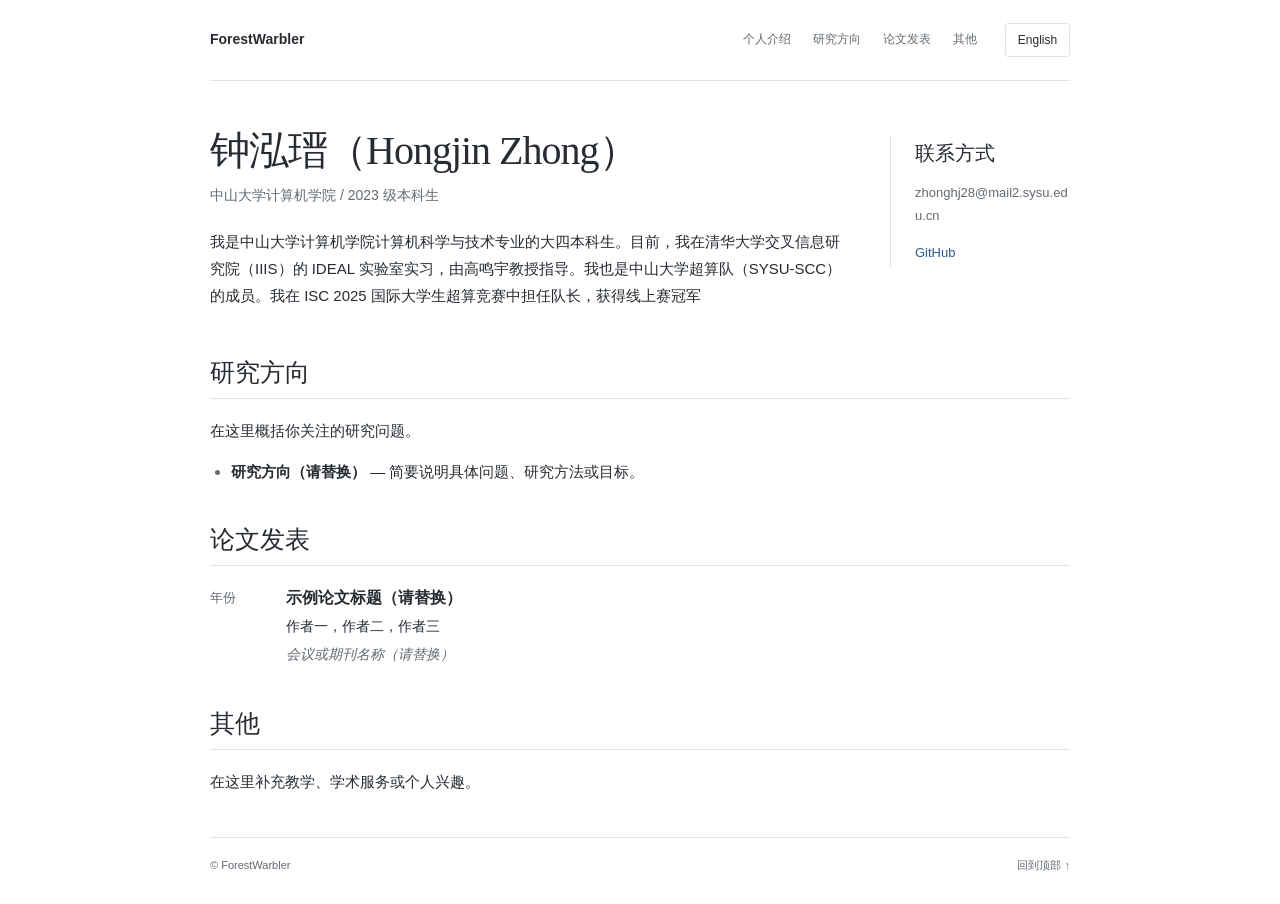
==== index.html @ 9e165d9d "feat: basic framework" ====
<!doctype html>
<html lang="zh-CN">
  <head>
    <meta charset="utf-8" />
    <meta name="viewport" content="width=device-width, initial-scale=1" />
    <meta name="description" content="" />
    <meta name="color-scheme" content="light" />
    <title>学术主页 · Academic homepage</title>
    <link rel="icon" href="./assets/favicon.svg" type="image/svg+xml" />
    <link rel="stylesheet" href="./assets/styles.css" />
    <script src="./assets/main.js" defer></script>
    <noscript><style>#loading { display: none; }</style></noscript>
  </head>
  <body>
    <div id="loading" class="loading" role="status">正在加载 / Loading…</div>
    <div id="load-error" class="loading" role="alert" hidden>
      <p>内容加载失败，请刷新重试。</p>
      <p>Could not load the content. Please refresh to try again.</p>
    </div>
    <noscript>
      <p class="loading">请启用 JavaScript 查看主页。<br />Please enable JavaScript to view this page.</p>
    </noscript>

    <div id="page" hidden>
      <a id="skip-link" class="skip-link" href="#main"></a>
      <header class="site-header container">
        <a id="brand" class="brand" href="./"></a>
        <nav id="navigation">
          <a id="nav-profile" href="#profile"></a>
          <a id="nav-research" href="#research"></a>
          <a id="nav-publications" href="#publications"></a>
          <a id="nav-miscellaneous" href="#miscellaneous"></a>
        </nav>
        <button id="language-toggle" class="language-toggle" type="button"></button>
      </header>

      <main id="main" class="container" tabindex="-1">
        <section id="profile" class="profile" aria-labelledby="profile-name">
          <div>
            <h1 id="profile-name"></h1>
            <p id="profile-affiliation" class="affiliation"></p>
            <div id="profile-paragraphs" class="prose"></div>
          </div>
          <aside class="contact" aria-labelledby="contact-title">
            <h2 id="contact-title"></h2>
            <div id="contact-details" class="prose"></div>
            <ul id="contact-links" class="contact-links" role="list"></ul>
          </aside>
        </section>

        <section id="research" class="section" aria-labelledby="research-title">
          <h2 id="research-title"></h2>
          <div id="research-paragraphs" class="prose"></div>
          <ul id="research-interests" class="research-interests"></ul>
        </section>

        <section id="publications" class="section" aria-labelledby="publications-title">
          <h2 id="publications-title"></h2>
          <p id="publications-description" class="section-description"></p>
          <ol id="publication-list" class="publication-list" role="list"></ol>
        </section>

        <section id="miscellaneous" class="section" aria-labelledby="miscellaneous-title">
          <h2 id="miscellaneous-title"></h2>
          <div id="miscellaneous-paragraphs" class="prose"></div>
          <ul id="miscellaneous-links" class="inline-links" role="list"></ul>
        </section>
      </main>

      <footer class="site-footer container">
        <p id="footer"></p>
        <a class="back-to-top" href="#main" id="back-to-top"></a>
      </footer>
    </div>
  </body>
</html>
---- assets/styles.css ----
:root {
  color-scheme: light;
  --text: #262c32;
  --muted: #626a72;
  --line: #e2e5e8;
  --accent: #285d8b;
  --heading-font: Georgia, "Times New Roman", "Songti SC", "SimSun", serif;
  font-family: -apple-system, BlinkMacSystemFont, "Segoe UI", "PingFang SC",
    "Hiragino Sans GB", "Microsoft YaHei", sans-serif;
  -webkit-font-smoothing: antialiased;
}

* { box-sizing: border-box; }

html {
  scroll-behavior: smooth;
  scroll-padding-top: 28px;
}

body {
  margin: 0;
  background: #fff;
  color: var(--text);
  font-size: 15px;
  line-height: 1.8;
}

[hidden] { display: none !important; }
::selection { background: #e1edf6; }

a {
  color: var(--accent);
  text-decoration: none;
  text-underline-offset: 4px;
  overflow-wrap: anywhere;
}

a:hover { text-decoration: underline; }
button { font: inherit; }

:focus-visible {
  outline: 2px solid var(--accent);
  outline-offset: 5px;
  border-radius: 2px;
}

main:focus { outline: none; }

.container {
  width: min(100% - 64px, 860px);
  margin-inline: auto;
}

.site-header {
  display: grid;
  grid-template-columns: auto 1fr auto;
  align-items: center;
  gap: 28px;
  padding-block: 23px;
  border-bottom: 1px solid var(--line);
}

.brand {
  color: var(--text);
  font-size: 14px;
  font-weight: 600;
}

nav {
  display: flex;
  flex-wrap: wrap;
  justify-content: flex-end;
  gap: 4px 22px;
}

nav a {
  padding-block: 6px;
  color: var(--muted);
  font-size: 12px;
}

.language-toggle {
  min-width: 65px;
  min-height: 34px;
  padding: 5px 10px;
  border: 1px solid var(--line);
  border-radius: 3px;
  background: transparent;
  color: var(--text);
  font-size: 12px;
  line-height: 1.5;
  cursor: pointer;
}

.language-toggle:hover { border-color: var(--accent); }

h1, h2, h3, p { margin-top: 0; }

h1, h2 {
  font-family: var(--heading-font);
  font-weight: 500;
}

h1 {
  margin-bottom: 6px;
  font-size: clamp(32px, 5vw, 40px);
  line-height: 1.3;
  letter-spacing: -0.025em;
  overflow-wrap: anywhere;
}

.profile {
  display: grid;
  grid-template-columns: minmax(0, 1fr) 180px;
  gap: 44px;
  padding-block: 44px 34px;
}

.affiliation {
  margin-bottom: 20px;
  color: var(--muted);
  font-size: 14px;
}

.prose p { margin-bottom: 12px; }
.prose p:last-child { margin-bottom: 0; }
.prose { overflow-wrap: anywhere; }

.contact {
  align-self: start;
  margin-top: 10px;
  padding-left: 24px;
  border-left: 1px solid var(--line);
  font-size: 13px;
}

.contact h2 {
  margin-bottom: 10px;
  font-size: 20px;
}

.contact .prose { color: var(--muted); }

.contact-links, .publication-list, .inline-links {
  margin: 0;
  padding: 0;
  list-style: none;
}

.contact .prose:not([hidden]) + .contact-links { margin-top: 10px; }
.contact-links li + li { margin-top: 3px; }
.contact-links a { display: inline-block; padding-block: 3px; }

.section { padding-block: 12px 25px; }

.section > h2 {
  margin-bottom: 18px;
  padding-bottom: 8px;
  border-bottom: 1px solid var(--line);
  font-size: 25px;
  line-height: 1.4;
}

.research-interests {
  margin-block: 14px 0;
  padding-left: 21px;
}

.research-interests li + li { margin-top: 6px; }
.research-interests li::marker { color: var(--muted); }
.research-interests strong { font-weight: 600; }

.section-description {
  margin-bottom: 20px;
  color: var(--muted);
  font-size: 14px;
}

.publication {
  display: grid;
  grid-template-columns: 56px minmax(0, 1fr);
  gap: 20px;
}

.publication + .publication { margin-top: 24px; }

.publication-year {
  padding-top: 2px;
  color: var(--muted);
  font-size: 13px;
  font-variant-numeric: tabular-nums;
  overflow-wrap: anywhere;
}

.publication h3 {
  margin-bottom: 3px;
  font-size: 16px;
  font-weight: 600;
  line-height: 1.7;
}

.publication-details { overflow-wrap: anywhere; }
.publication-authors, .publication-venue { margin-bottom: 2px; font-size: 14px; }
.publication-venue { color: var(--muted); font-style: italic; }

.inline-links {
  display: flex;
  flex-wrap: wrap;
  gap: 4px 18px;
  margin-top: 12px;
  font-size: 14px;
}

.inline-links a { display: inline-block; padding-block: 3px; }
.publication-links { margin-top: 5px; gap: 4px 14px; font-size: 13px; }

.site-footer {
  display: flex;
  justify-content: space-between;
  align-items: baseline;
  gap: 10px 20px;
  margin-top: 17px;
  padding-block: 18px 28px;
  border-top: 1px solid var(--line);
  color: var(--muted);
  font-size: 11px;
}

.site-footer p { margin-bottom: 0; }
.back-to-top { flex-shrink: 0; color: var(--muted); }
.loading { margin: 15vh 24px; color: var(--muted); text-align: center; }

.skip-link {
  position: absolute;
  top: 12px;
  left: 12px;
  z-index: 1;
  padding: 8px 16px;
  transform: translateY(-200%);
  background: #fff;
}

.skip-link:focus { transform: translateY(0); }

@media (max-width: 640px) {
  .container { width: calc(100% - 40px); }
  .site-header { grid-template-columns: 1fr auto; gap: 12px 20px; padding-block: 18px 12px; }
  nav { grid-row: 2; grid-column: 1 / -1; justify-content: flex-start; gap: 4px 18px; }
  .language-toggle { grid-row: 1; grid-column: 2; }
  .profile { grid-template-columns: minmax(0, 1fr); gap: 24px; padding-block: 30px; }
  .contact { margin-top: 0; padding-left: 0; border-left: 0; }
  .contact-links { display: flex; flex-wrap: wrap; gap: 4px 18px; }
  .contact-links li + li { margin-top: 0; }
  .section { padding-block: 10px 24px; }
  .publication { grid-template-columns: 40px minmax(0, 1fr); gap: 12px; }
  .site-footer { flex-wrap: wrap; }
}

@media (prefers-reduced-motion: reduce) {
  html { scroll-behavior: auto; }
}
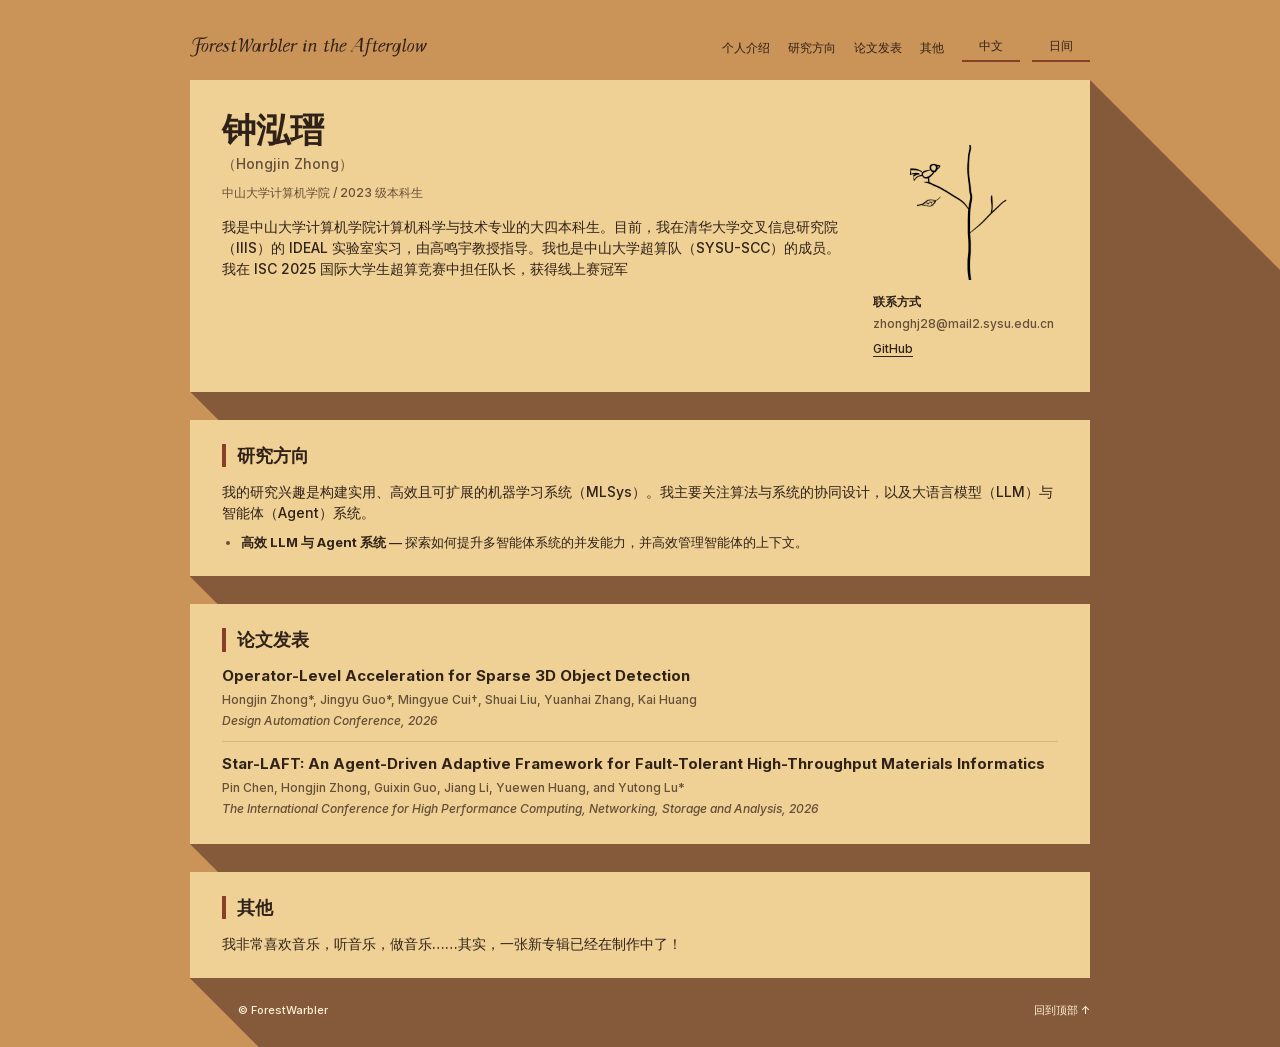
==== commit 1501afcb: "afterglow v1" ====
--- a/index.html
+++ b/index.html
@@ -1,11 +1,25 @@
 <!doctype html>
-<html lang="zh-CN">
+<html lang="zh-CN" data-theme="day">
   <head>
     <meta charset="utf-8" />
     <meta name="viewport" content="width=device-width, initial-scale=1" />
     <meta name="description" content="" />
     <meta name="color-scheme" content="light" />
-    <title>学术主页 · Academic homepage</title>
+    <meta name="theme-color" content="#ca9358" />
+    <script>
+      (() => {
+        try {
+          if (localStorage.getItem("homepage-theme") !== "night") return;
+          document.documentElement.dataset.theme = "night";
+          document.documentElement.style.colorScheme = "dark";
+          document.querySelector('meta[name="color-scheme"]').content = "dark";
+          document.querySelector('meta[name="theme-color"]').content = "#25243d";
+        } catch {
+          // Keep the default day theme when storage is unavailable.
+        }
+      })();
+    </script>
+    <title>ForestWarbler in the Afterglow</title>
     <link rel="icon" href="./assets/favicon.svg" type="image/svg+xml" />
     <link rel="stylesheet" href="./assets/styles.css" />
     <script src="./assets/main.js" defer></script>
@@ -23,54 +37,154 @@
 
     <div id="page" hidden>
       <a id="skip-link" class="skip-link" href="#main"></a>
-      <header class="site-header container">
-        <a id="brand" class="brand" href="./"></a>
-        <nav id="navigation">
-          <a id="nav-profile" href="#profile"></a>
-          <a id="nav-research" href="#research"></a>
-          <a id="nav-publications" href="#publications"></a>
-          <a id="nav-miscellaneous" href="#miscellaneous"></a>
-        </nav>
-        <button id="language-toggle" class="language-toggle" type="button"></button>
-      </header>
+      <div class="container">
+        <header class="site-header">
+          <a id="brand" class="brand" href="./" aria-label="ForestWarbler in the Afterglow">
+            <svg class="wordmark" xmlns="http://www.w3.org/2000/svg" viewBox="2.6 0 1200 110" aria-hidden="true" focusable="false">
+              <!-- Original broad-pen italic outlines; one shared baseline and slant, no font dependency. -->
+              <defs>
+                <g id="letter-F">
+                  <path d="M8 39C-2 35-3 19 7 9C17-1 35 7 48 4C53 3 57 1 59-4C58 4 52 10 43 11C29 12 19 6 11 11C1 16 1 32 8 39Z"/>
+                  <path d="M24 12L30 10L30 55C30 70 33 84 23 91C15 97 4 95 0 87L1 84C5 91 13 94 20 87C28 78 22 68 23 55Z"/>
+                  <path d="M14 40C22 34 37 36 45 31L44 36C35 38 24 37 14 42Z"/>
+                </g>
+                <g id="letter-o">
+                  <path d="M16 30C7 30 2 40 2 53C2 64 6 72 15 72C24 72 29 61 29 48C29 37 25 30 16 30Z M17 32C24 32 24 42 23 52C22 63 18 70 14 70C7 70 7 60 8 50C9 39 12 32 17 32Z"/>
+                </g>
+                <g id="letter-r">
+                  <path d="M1 38L1 36L11 30L13 32L12 42C17 32 23 27 29 32L25 39C19 34 16 38 12 47L12 70L6 72L6 40Q6 35 1 38Z"/>
+                </g>
+                <g id="letter-e">
+                  <path d="M26 58C22 65 17 69 12 68C6 67 6 57 8 48C19 47 29 43 28 36C27 26 12 28 6 37C0 45 0 60 5 68C11 77 23 71 28 59Z M9 45C12 33 19 28 22 34C25 40 16 44 9 45Z"/>
+                </g>
+                <g id="letter-s">
+                  <path d="M26 34L23 41C23 34 18 31 13 33C7 35 11 42 18 48C27 55 28 65 19 70C11 75 3 71 0 67L3 60C5 68 11 71 17 68C24 64 17 57 10 51C-1 42 3 31 14 30C19 29 23 31 26 34Z"/>
+                </g>
+                <g id="letter-t">
+                  <path d="M10 22L16 17L16 31L27 31L26 34L16 34L16 61C16 70 22 65 27 61L28 63C21 72 10 77 10 65L10 34L2 34L3 31L10 31Z"/>
+                </g>
+                <g id="letter-W">
+                  <path d="M0 13C6 6 14 5 17 10C20 17 18 39 20 64L34 13L40 10L46 65C51 50 58 32 58 20C58 13 55 12 51 14L50 12C58 6 65 10 63 22C60 38 52 57 46 72L41 72L35 24L22 72L17 72L11 16Q10 9 1 15Z"/>
+                </g>
+                <g id="letter-a">
+                  <path d="M16 30C7 30 2 40 2 53C2 64 6 72 15 72C24 72 29 61 29 48C29 37 25 30 16 30Z M17 32C24 32 24 42 23 52C22 63 18 70 14 70C7 70 7 60 8 50C9 39 12 32 17 32Z"/>
+                  <path d="M27 32L33 29L33 62Q33 69 39 63L40 65Q33 74 29 71Q27 69 27 63Z"/>
+                </g>
+                <g id="letter-b">
+                  <path d="M2 15L2 13L13 7L14 9L13 38C20 25 34 29 34 45C34 62 24 75 13 72L7 70L7 19Q7 12 2 15Z M13 44L13 65C13 74 27 66 28 50C30 32 22 29 13 44Z"/>
+                </g>
+                <g id="letter-l">
+                  <path d="M2 15L2 13L13 7L14 9L14 62Q14 70 20 63L23 61L24 63Q16 75 11 71Q8 69 8 63L8 19Q8 12 2 15Z"/>
+                </g>
+                <g id="letter-i">
+                  <path d="M1 38L1 36L11 30L14 31L14 61Q14 69 20 63L22 64Q15 75 10 71Q7 69 7 64L7 40Q7 34 1 38Z"/>
+                  <path d="M11 16L15 20L11 25L7 21Z"/>
+                </g>
+                <g id="letter-n">
+                  <path d="M2 37L2 35L11 30L13 32L12 40C18 28 33 25 33 39L33 62Q33 68 38 63L40 65Q32 74 29 70Q27 68 27 63L27 40C27 31 18 34 12 46L12 70L6 72L6 40Q6 34 2 37Z"/>
+                </g>
+                <g id="letter-h">
+                  <path d="M2 15L2 13L13 7L14 9L13 39C19 28 33 25 33 39L33 62Q33 68 38 63L40 65Q32 74 29 70Q27 68 27 63L27 40C27 31 19 34 13 46L13 70L7 72L7 19Q7 12 2 15Z"/>
+                </g>
+                <g id="letter-A">
+                  <path d="M-4 70L0 68L26 12C29 6 35 4 38 7L43 62Q44 70 51 65L52 67Q43 75 39 71Q37 69 36 63L34 47L11 47L3 65Q1 70 8 68L8 70Z M12 44L34 44L30 13Z"/>
+                </g>
+                <g id="letter-f">
+                  <path d="M3 34L4 31L11 31L11 21C11 7 21 3 31 9L27 15C23 9 17 9 17 20L17 31L29 31L28 34L17 34L17 77C17 90 10 98 0 93L3 86C8 94 11 88 11 78L11 34Z"/>
+                </g>
+                <g id="letter-g">
+                  <path d="M16 30C7 30 2 40 2 53C2 64 6 72 15 72C24 72 29 61 29 48C29 37 25 30 16 30Z M17 32C24 32 24 42 23 52C22 63 18 70 14 70C7 70 7 60 8 50C9 39 12 32 17 32Z"/>
+                  <path d="M27 32L33 29L33 73C33 91 16 100 7 91L10 86C18 94 27 85 27 73L27 59Z"/>
+                </g>
+                <g id="letter-w">
+                  <path d="M1 37L1 35L10 30L13 32L14 64L25 32L30 30L33 64C39 49 43 34 39 34L38 32C45 26 49 31 47 38C44 50 38 65 33 72L29 72L25 42L15 71L10 73L7 40Q7 34 1 37Z"/>
+                </g>
+              </defs>
+              <g fill="currentColor" fill-rule="evenodd" transform="matrix(1.15 0 -.2 1 20 8)">
+                  <use href="#letter-F" x="0"/>
+                  <use href="#letter-o" x="40"/>
+                  <use href="#letter-r" x="72"/>
+                  <use href="#letter-e" x="100"/>
+                  <use href="#letter-s" x="130"/>
+                  <use href="#letter-t" x="159"/>
+                  <use href="#letter-W" x="188"/>
+                  <use href="#letter-a" x="251"/>
+                  <use href="#letter-r" x="291"/>
+                  <use href="#letter-b" x="319"/>
+                  <use href="#letter-l" x="354"/>
+                  <use href="#letter-e" x="378"/>
+                  <use href="#letter-r" x="408"/>
+                  <use href="#letter-i" x="458"/>
+                  <use href="#letter-n" x="481"/>
+                  <use href="#letter-t" x="543"/>
+                  <use href="#letter-h" x="572"/>
+                  <use href="#letter-e" x="612"/>
+                  <use href="#letter-A" x="664"/>
+                  <use href="#letter-f" x="715"/>
+                  <use href="#letter-t" x="744"/>
+                  <use href="#letter-e" x="773"/>
+                  <use href="#letter-r" x="803"/>
+                <g class="brand-glow">
+                    <use href="#letter-g" x="831"/>
+                    <use href="#letter-l" x="868"/>
+                    <use href="#letter-o" x="892"/>
+                    <use href="#letter-w" x="924"/>
+                </g>
+              </g>
+            </svg>
+          </a>
+          <nav id="navigation">
+            <a id="nav-profile" href="#profile"></a>
+            <a id="nav-research" href="#research"></a>
+            <a id="nav-publications" href="#publications"></a>
+            <a id="nav-miscellaneous" href="#miscellaneous"></a>
+          </nav>
+          <div class="header-controls">
+            <button id="language-toggle" class="header-button language-toggle" type="button"></button>
+            <button id="theme-toggle" class="header-button theme-toggle" type="button" aria-pressed="false"></button>
+          </div>
+        </header>
 
-      <main id="main" class="container" tabindex="-1">
-        <section id="profile" class="profile" aria-labelledby="profile-name">
-          <div>
-            <h1 id="profile-name"></h1>
-            <p id="profile-affiliation" class="affiliation"></p>
-            <div id="profile-paragraphs" class="prose"></div>
-          </div>
-          <aside class="contact" aria-labelledby="contact-title">
-            <h2 id="contact-title"></h2>
-            <div id="contact-details" class="prose"></div>
-            <ul id="contact-links" class="contact-links" role="list"></ul>
-          </aside>
-        </section>
+        <main id="main" tabindex="-1">
+          <section id="profile" class="profile" aria-labelledby="profile-name">
+            <div class="profile-heading">
+              <h1 id="profile-name"></h1>
+              <p id="profile-affiliation" class="affiliation"></p>
+            </div>
+            <div id="profile-paragraphs" class="prose profile-bio"></div>
+            <div class="profile-sidebar">
+              <img id="profile-photo" class="profile-photo" src="./content/profile.png" alt="" width="2048" height="2048" decoding="async" />
+              <aside class="contact" aria-labelledby="contact-title">
+                <h2 id="contact-title"></h2>
+                <div id="contact-details" class="prose"></div>
+                <ul id="contact-links" class="contact-links" role="list"></ul>
+              </aside>
+            </div>
+          </section>
 
-        <section id="research" class="section" aria-labelledby="research-title">
-          <h2 id="research-title"></h2>
-          <div id="research-paragraphs" class="prose"></div>
-          <ul id="research-interests" class="research-interests"></ul>
-        </section>
+          <section id="research" class="section" aria-labelledby="research-title">
+            <h2 id="research-title" class="section-heading"></h2>
+            <div id="research-paragraphs" class="prose"></div>
+            <ul id="research-interests" class="research-interests"></ul>
+          </section>
 
-        <section id="publications" class="section" aria-labelledby="publications-title">
-          <h2 id="publications-title"></h2>
-          <p id="publications-description" class="section-description"></p>
-          <ol id="publication-list" class="publication-list" role="list"></ol>
-        </section>
+          <section id="publications" class="section" aria-labelledby="publications-title">
+            <h2 id="publications-title" class="section-heading"></h2>
+            <p id="publications-description" class="section-description"></p>
+            <ol id="publication-list" class="publication-list" role="list"></ol>
+          </section>
 
-        <section id="miscellaneous" class="section" aria-labelledby="miscellaneous-title">
-          <h2 id="miscellaneous-title"></h2>
-          <div id="miscellaneous-paragraphs" class="prose"></div>
-          <ul id="miscellaneous-links" class="inline-links" role="list"></ul>
-        </section>
-      </main>
-
-      <footer class="site-footer container">
-        <p id="footer"></p>
-        <a class="back-to-top" href="#main" id="back-to-top"></a>
-      </footer>
+          <section id="miscellaneous" class="section" aria-labelledby="miscellaneous-title">
+            <h2 id="miscellaneous-title" class="section-heading"></h2>
+            <div id="miscellaneous-paragraphs" class="prose"></div>
+            <ul id="miscellaneous-links" class="inline-links" role="list"></ul>
+          </section>
+        </main>
+        <footer class="site-footer">
+          <p id="footer"></p>
+          <a class="back-to-top" href="#main" id="back-to-top"></a>
+        </footer>
+      </div>
     </div>
   </body>
 </html>
--- a/assets/styles.css
+++ b/assets/styles.css
@@ -1,261 +1,189 @@
+@font-face {
+  font-family: Inter;
+  font-style: normal;
+  font-weight: 100 900;
+  font-display: swap;
+  src: url("./fonts/inter/InterVariable.woff2") format("woff2");
+}
+
+@font-face {
+  font-family: Inter;
+  font-style: italic;
+  font-weight: 100 900;
+  font-display: swap;
+  src: url("./fonts/inter/InterVariable-Italic.woff2") format("woff2");
+}
+
 :root {
   color-scheme: light;
-  --text: #262c32;
-  --muted: #626a72;
-  --line: #e2e5e8;
-  --accent: #285d8b;
-  --heading-font: Georgia, "Times New Roman", "Songti SC", "SimSun", serif;
-  font-family: -apple-system, BlinkMacSystemFont, "Segoe UI", "PingFang SC",
-    "Hiragino Sans GB", "Microsoft YaHei", sans-serif;
-  -webkit-font-smoothing: antialiased;
+  --background: #ca9358;
+  --surface: #efd095;
+  --shadow: #855a3b;
+  --shadow-length: 140vmax;
+  --text: #302219;
+  --muted: #655039;
+  --line: #d5b57c;
+  --accent: #874027;
+  --outside-text: var(--text);
+  --outside-accent: var(--accent);
+  --button-hover-text: #fff;
+  --selection-text: #fff;
+  --footer-text: #fff0d5;
+  --font-body: Inter, Helvetica, ui-sans-serif, system-ui, -apple-system, "Noto Sans CJK SC", sans-serif;
+  --font-heading: var(--font-body);
+  font-family: var(--font-body);
+}
+
+:root[data-theme="night"] {
+  color-scheme: dark;
+  --background: #25243d;
+  --surface: #1b1a2e;
+  --shadow: #11101f;
+  --text: #eed38a;
+  --muted: #bca977;
+  --line: #343147;
+  --accent: #f1d38a;
+  --outside-text: var(--text);
+  --outside-accent: var(--accent);
+  --button-hover-text: #25243d;
+  --selection-text: #11101f;
+  --footer-text: var(--text);
 }
 
 * { box-sizing: border-box; }
+html { scroll-behavior: smooth; scroll-padding-top: 18px; }
+body { min-width: 280px; margin: 0; background: var(--background); color: var(--text); font-size: 14px; font-weight: 500; line-height: 1.5; }
+#page { overflow: clip; padding-block: 24px 28px; }
+[hidden] { display: none !important; }
+::selection { color: var(--selection-text); background: var(--accent); }
+a { color: inherit; text-decoration: none; text-underline-offset: 3px; overflow-wrap: anywhere; }
+a:hover { color: var(--accent); text-decoration: underline; }
+button { font: inherit; }
+:focus-visible { outline: 2px solid var(--accent); outline-offset: 4px; }
+main:focus { outline: none; }
+main { isolation: isolate; }
+.container { width: min(100% - 64px, 900px); margin-inline: auto; }
 
-html {
-  scroll-behavior: smooth;
-  scroll-padding-top: 28px;
+.site-header { display: grid; grid-template-columns: auto minmax(0, 1fr) auto; align-items: center; gap: 10px 18px; padding: 8px 0 18px; color: var(--outside-text); }
+.site-header a:hover { color: var(--outside-accent); }
+.site-header :focus-visible { outline-color: var(--outside-accent); }
+.brand { display: block; width: 18em; max-width: 100%; }
+.brand:hover { text-decoration: none; }
+.wordmark { display: block; width: 100%; height: auto; overflow: visible; }
+:root[data-theme="night"] .brand-glow { color: #fff2b4; filter: drop-shadow(0 0 2px #ffda76) drop-shadow(0 0 7px #f3b745); }
+nav { display: flex; flex-wrap: wrap; justify-content: flex-end; gap: 2px 18px; }
+nav a { display: inline-flex; align-items: center; min-height: 30px; padding-block: 4px; font-size: 12px; line-height: 1.25; }
+.header-controls { justify-self: end; display: flex; align-items: center; gap: 12px; }
+.header-button { min-width: 58px; min-height: 30px; padding: 5px 8px; border: 0; border-bottom: 2px solid var(--outside-accent); border-radius: 0; background: transparent; color: inherit; font-size: 12px; line-height: 1.3; cursor: pointer; }
+.header-button:hover { background: var(--outside-accent); color: var(--button-hover-text); }
+
+h1, h2, h3, p { margin-top: 0; }
+h1, .section-heading, .publication h3 { font-family: var(--font-heading); }
+h1 { margin-bottom: 11px; font-size: 34px; font-weight: 700; line-height: 1.15; overflow-wrap: anywhere; }
+.name-primary, .name-secondary { display: block; }
+.name-secondary { margin-top: 6px; color: var(--muted); font-family: var(--font-body); font-size: 14px; font-weight: 500; line-height: 1.3; }
+.profile, .section { position: relative; background: var(--surface); }
+/* One solid polygon extends each panel's shadow at 45 degrees. */
+.profile::before, .section::before {
+  content: "";
+  position: absolute;
+  z-index: -1;
+  top: 0;
+  left: 0;
+  width: calc(100% + var(--shadow-length));
+  height: calc(100% + var(--shadow-length));
+  background: var(--shadow);
+  clip-path: polygon(0 0, calc(100% - var(--shadow-length)) 0,
+    100% var(--shadow-length), 100% 100%,
+    var(--shadow-length) 100%, 0 calc(100% - var(--shadow-length)));
+  pointer-events: none;
+}
+.profile {
+  display: grid;
+  grid-template-columns: minmax(0, 1fr) 185px;
+  grid-template-rows: auto 1fr;
+  grid-template-areas: "heading sidebar" "bio sidebar";
+  gap: 14px 28px;
+  padding: 30px 32px;
+}
+.profile-heading { grid-area: heading; }
+.profile-bio { grid-area: bio; }
+.profile-sidebar { grid-area: sidebar; align-self: start; min-width: 0; }
+.profile-photo { display: block; width: min(100%, 170px); height: auto; mix-blend-mode: multiply; }
+:root[data-theme="night"] .profile-photo { filter: invert(1) sepia(1) saturate(2) brightness(.9); mix-blend-mode: screen; }
+.affiliation { margin-bottom: 0; color: var(--muted); font-size: 12px; line-height: 1.45; }
+.prose { overflow-wrap: anywhere; }
+.prose p { margin-bottom: 8px; }
+.prose p:last-child { margin-bottom: 0; }
+.contact { padding-top: 14px; font-size: 12px; }
+.contact h2 { margin-bottom: 5px; font-size: 12px; line-height: 1.3; }
+.contact .prose { color: var(--muted); }
+.contact-links, .publication-list, .inline-links { margin: 0; padding: 0; list-style: none; }
+.contact .prose:not([hidden]) + .contact-links { margin-top: 3px; }
+.contact-links li + li { margin-top: 2px; }
+.contact-links a { display: inline-block; padding-block: 4px; text-decoration: underline; }
+
+.section { margin-top: 28px; padding: 24px 32px; }
+.section-heading { margin-bottom: 14px; padding-left: 11px; border-left: 4px solid var(--accent); font-size: 18px; font-weight: 700; line-height: 1.3; }
+.research-interests { margin-block: 10px 0; padding-left: 19px; font-size: 13px; }
+.research-interests li + li { margin-top: 5px; }
+.research-interests li::marker { color: var(--muted); }
+.section-description { margin-bottom: 10px; color: var(--muted); font-size: 13px; }
+.publication + .publication { margin-top: 12px; padding-top: 12px; border-top: 1px solid var(--line); }
+.publication h3 { margin-bottom: 5px; font-size: 15px; font-weight: 700; line-height: 1.35; }
+.publication-details { overflow-wrap: anywhere; }
+.publication-authors, .publication-venue { margin-bottom: 3px; color: var(--muted); font-size: 12px; line-height: 1.45; }
+.publication-venue { font-style: italic; }
+.inline-links { display: flex; flex-wrap: wrap; gap: 4px 15px; margin-top: 8px; font-size: 13px; }
+.inline-links a { display: inline-block; padding-block: 4px; text-decoration: underline; }
+.publication-links { margin-top: 4px; gap: 4px 12px; font-size: 12px; }
+
+.site-footer { position: relative; display: flex; justify-content: space-between; align-items: baseline; gap: 10px 20px; padding: 24px 0 0 48px; color: var(--footer-text); font-size: 11px; }
+.site-footer a:hover { color: var(--footer-text); }
+.site-footer a:focus-visible { outline-color: currentColor; }
+.site-footer p { margin-bottom: 0; }
+.back-to-top { flex-shrink: 0; }
+.loading { margin: 0; padding: 15vh 24px; color: var(--outside-text); text-align: center; }
+.skip-link { position: absolute; top: 8px; left: 12px; z-index: 2; padding: 7px 14px; transform: translateY(-200%); background: var(--surface); }
+.skip-link:focus { transform: translateY(0); }
+
+@media (max-width: 760px) {
+  .container { width: calc(100% - 36px); }
+  #page { padding-top: 12px; }
+  .profile { gap: 14px 22px; padding: 27px; grid-template-columns: minmax(0, 1fr) 185px; }
+  .section { padding-inline: 27px; }
+  h1 { font-size: 32px; }
+  .site-header { grid-template-columns: minmax(0, 1fr) auto; gap: 12px 16px; padding: 6px 0 18px; }
+  .brand { grid-row: 1; grid-column: 1 / -1; }
+  nav { grid-row: 2; grid-column: 1; justify-content: flex-start; }
+  .header-controls { grid-row: 2; grid-column: 2; align-self: start; }
 }
 
-body {
-  margin: 0;
-  background: #fff;
-  color: var(--text);
-  font-size: 15px;
-  line-height: 1.8;
-}
-
-[hidden] { display: none !important; }
-::selection { background: #e1edf6; }
-
-a {
-  color: var(--accent);
-  text-decoration: none;
-  text-underline-offset: 4px;
-  overflow-wrap: anywhere;
-}
-
-a:hover { text-decoration: underline; }
-button { font: inherit; }
-
-:focus-visible {
-  outline: 2px solid var(--accent);
-  outline-offset: 5px;
-  border-radius: 2px;
-}
-
-main:focus { outline: none; }
-
-.container {
-  width: min(100% - 64px, 860px);
-  margin-inline: auto;
-}
-
-.site-header {
-  display: grid;
-  grid-template-columns: auto 1fr auto;
-  align-items: center;
-  gap: 28px;
-  padding-block: 23px;
-  border-bottom: 1px solid var(--line);
-}
-
-.brand {
-  color: var(--text);
-  font-size: 14px;
-  font-weight: 600;
-}
-
-nav {
-  display: flex;
-  flex-wrap: wrap;
-  justify-content: flex-end;
-  gap: 4px 22px;
-}
-
-nav a {
-  padding-block: 6px;
-  color: var(--muted);
-  font-size: 12px;
-}
-
-.language-toggle {
-  min-width: 65px;
-  min-height: 34px;
-  padding: 5px 10px;
-  border: 1px solid var(--line);
-  border-radius: 3px;
-  background: transparent;
-  color: var(--text);
-  font-size: 12px;
-  line-height: 1.5;
-  cursor: pointer;
-}
-
-.language-toggle:hover { border-color: var(--accent); }
-
-h1, h2, h3, p { margin-top: 0; }
-
-h1, h2 {
-  font-family: var(--heading-font);
-  font-weight: 500;
-}
-
-h1 {
-  margin-bottom: 6px;
-  font-size: clamp(32px, 5vw, 40px);
-  line-height: 1.3;
-  letter-spacing: -0.025em;
-  overflow-wrap: anywhere;
-}
-
-.profile {
-  display: grid;
-  grid-template-columns: minmax(0, 1fr) 180px;
-  gap: 44px;
-  padding-block: 44px 34px;
-}
-
-.affiliation {
-  margin-bottom: 20px;
-  color: var(--muted);
-  font-size: 14px;
-}
-
-.prose p { margin-bottom: 12px; }
-.prose p:last-child { margin-bottom: 0; }
-.prose { overflow-wrap: anywhere; }
-
-.contact {
-  align-self: start;
-  margin-top: 10px;
-  padding-left: 24px;
-  border-left: 1px solid var(--line);
-  font-size: 13px;
-}
-
-.contact h2 {
-  margin-bottom: 10px;
-  font-size: 20px;
-}
-
-.contact .prose { color: var(--muted); }
-
-.contact-links, .publication-list, .inline-links {
-  margin: 0;
-  padding: 0;
-  list-style: none;
-}
-
-.contact .prose:not([hidden]) + .contact-links { margin-top: 10px; }
-.contact-links li + li { margin-top: 3px; }
-.contact-links a { display: inline-block; padding-block: 3px; }
-
-.section { padding-block: 12px 25px; }
-
-.section > h2 {
-  margin-bottom: 18px;
-  padding-bottom: 8px;
-  border-bottom: 1px solid var(--line);
-  font-size: 25px;
-  line-height: 1.4;
-}
-
-.research-interests {
-  margin-block: 14px 0;
-  padding-left: 21px;
-}
-
-.research-interests li + li { margin-top: 6px; }
-.research-interests li::marker { color: var(--muted); }
-.research-interests strong { font-weight: 600; }
-
-.section-description {
-  margin-bottom: 20px;
-  color: var(--muted);
-  font-size: 14px;
-}
-
-.publication {
-  display: grid;
-  grid-template-columns: 56px minmax(0, 1fr);
-  gap: 20px;
-}
-
-.publication + .publication { margin-top: 24px; }
-
-.publication-year {
-  padding-top: 2px;
-  color: var(--muted);
-  font-size: 13px;
-  font-variant-numeric: tabular-nums;
-  overflow-wrap: anywhere;
-}
-
-.publication h3 {
-  margin-bottom: 3px;
-  font-size: 16px;
-  font-weight: 600;
-  line-height: 1.7;
-}
-
-.publication-details { overflow-wrap: anywhere; }
-.publication-authors, .publication-venue { margin-bottom: 2px; font-size: 14px; }
-.publication-venue { color: var(--muted); font-style: italic; }
-
-.inline-links {
-  display: flex;
-  flex-wrap: wrap;
-  gap: 4px 18px;
-  margin-top: 12px;
-  font-size: 14px;
-}
-
-.inline-links a { display: inline-block; padding-block: 3px; }
-.publication-links { margin-top: 5px; gap: 4px 14px; font-size: 13px; }
-
-.site-footer {
-  display: flex;
-  justify-content: space-between;
-  align-items: baseline;
-  gap: 10px 20px;
-  margin-top: 17px;
-  padding-block: 18px 28px;
-  border-top: 1px solid var(--line);
-  color: var(--muted);
-  font-size: 11px;
-}
-
-.site-footer p { margin-bottom: 0; }
-.back-to-top { flex-shrink: 0; color: var(--muted); }
-.loading { margin: 15vh 24px; color: var(--muted); text-align: center; }
-
-.skip-link {
-  position: absolute;
-  top: 12px;
-  left: 12px;
-  z-index: 1;
-  padding: 8px 16px;
-  transform: translateY(-200%);
-  background: #fff;
-}
-
-.skip-link:focus { transform: translateY(0); }
-
-@media (max-width: 640px) {
-  .container { width: calc(100% - 40px); }
-  .site-header { grid-template-columns: 1fr auto; gap: 12px 20px; padding-block: 18px 12px; }
-  nav { grid-row: 2; grid-column: 1 / -1; justify-content: flex-start; gap: 4px 18px; }
-  .language-toggle { grid-row: 1; grid-column: 2; }
-  .profile { grid-template-columns: minmax(0, 1fr); gap: 24px; padding-block: 30px; }
-  .contact { margin-top: 0; padding-left: 0; border-left: 0; }
-  .contact-links { display: flex; flex-wrap: wrap; gap: 4px 18px; }
+@media (max-width: 600px) {
+  .container { width: calc(100% - 24px); }
+  #page { padding-top: 9px; }
+  .site-header { padding: 4px 0 16px; gap: 12px 10px; }
+  nav { display: grid; grid-template-columns: repeat(2, max-content); gap: 2px 16px; }
+  nav a { font-size: 11px; }
+  .header-controls { gap: 6px; }
+  .header-button { min-height: 30px; min-width: 44px; padding-inline: 6px; font-size: 11px; }
+  .profile {
+    grid-template-columns: minmax(0, 1fr) clamp(64px, 20vw, 88px);
+    grid-template-rows: auto;
+    grid-template-areas: "heading photo" "bio bio" "contact contact";
+    gap: 15px 12px;
+    padding: 24px 21px;
+  }
+  .profile-heading h1 { font-size: clamp(26px, 7vw, 30px); margin-bottom: 10px; }
+  .name-secondary { font-size: 13px; margin-top: 4px; }
+  .profile-sidebar { display: contents; }
+  .profile-photo { grid-area: photo; }
+  .contact { grid-area: contact; padding-top: 10px; border-top: 1px solid var(--line); }
+  .contact-links { display: flex; flex-wrap: wrap; gap: 4px 16px; }
   .contact-links li + li { margin-top: 0; }
-  .section { padding-block: 10px 24px; }
-  .publication { grid-template-columns: 40px minmax(0, 1fr); gap: 12px; }
+  .section { margin-top: 20px; padding: 22px 21px; }
+  .publication-authors, .publication-venue { font-size: 13px; }
   .site-footer { flex-wrap: wrap; }
 }
 
-@media (prefers-reduced-motion: reduce) {
-  html { scroll-behavior: auto; }
-}
+@media (prefers-reduced-motion: reduce) { html { scroll-behavior: auto; } }
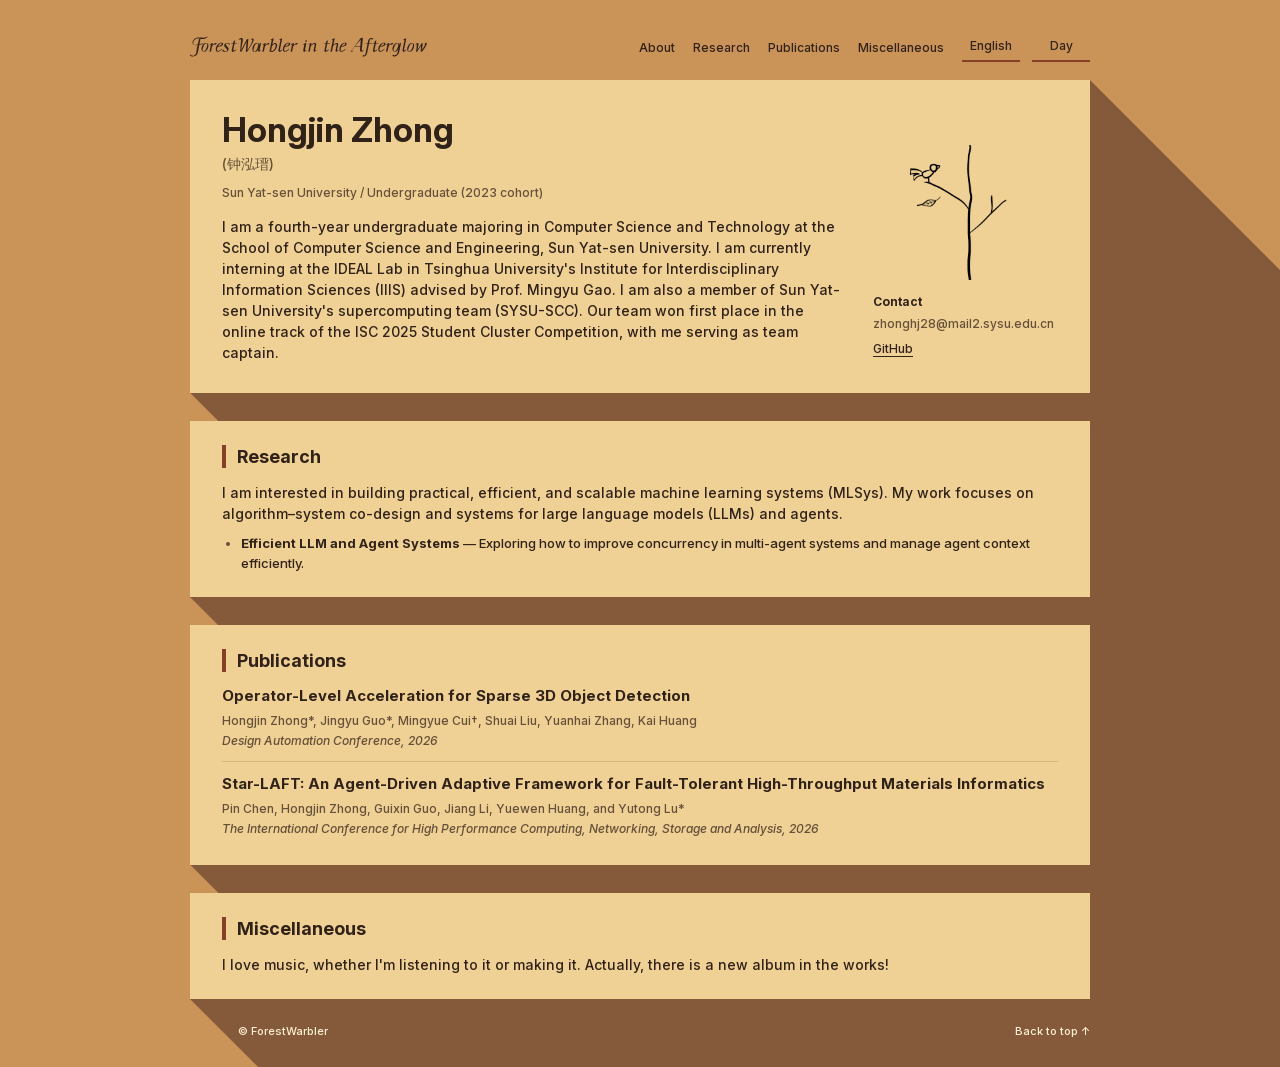
==== commit 2b1723ee: "config memory" ====
--- a/index.html
+++ b/index.html
@@ -1,5 +1,5 @@
 <!doctype html>
-<html lang="zh-CN" data-theme="day">
+<html lang="en" data-theme="day">
   <head>
     <meta charset="utf-8" />
     <meta name="viewport" content="width=device-width, initial-scale=1" />
@@ -19,20 +19,20 @@
         }
       })();
     </script>
-    <title>ForestWarbler in the Afterglow</title>
+    <title>ForestWarbler in the Afterglow · Academic homepage</title>
     <link rel="icon" href="./assets/favicon.svg" type="image/svg+xml" />
     <link rel="stylesheet" href="./assets/styles.css" />
     <script src="./assets/main.js" defer></script>
     <noscript><style>#loading { display: none; }</style></noscript>
   </head>
   <body>
-    <div id="loading" class="loading" role="status">正在加载 / Loading…</div>
+    <div id="loading" class="loading" role="status">Loading… / 正在加载</div>
     <div id="load-error" class="loading" role="alert" hidden>
+      <p>Could not load the content. Please refresh to try again.</p>
       <p>内容加载失败，请刷新重试。</p>
-      <p>Could not load the content. Please refresh to try again.</p>
     </div>
     <noscript>
-      <p class="loading">请启用 JavaScript 查看主页。<br />Please enable JavaScript to view this page.</p>
+      <p class="loading">Please enable JavaScript to view this page.<br />请启用 JavaScript 查看主页。</p>
     </noscript>
 
     <div id="page" hidden>
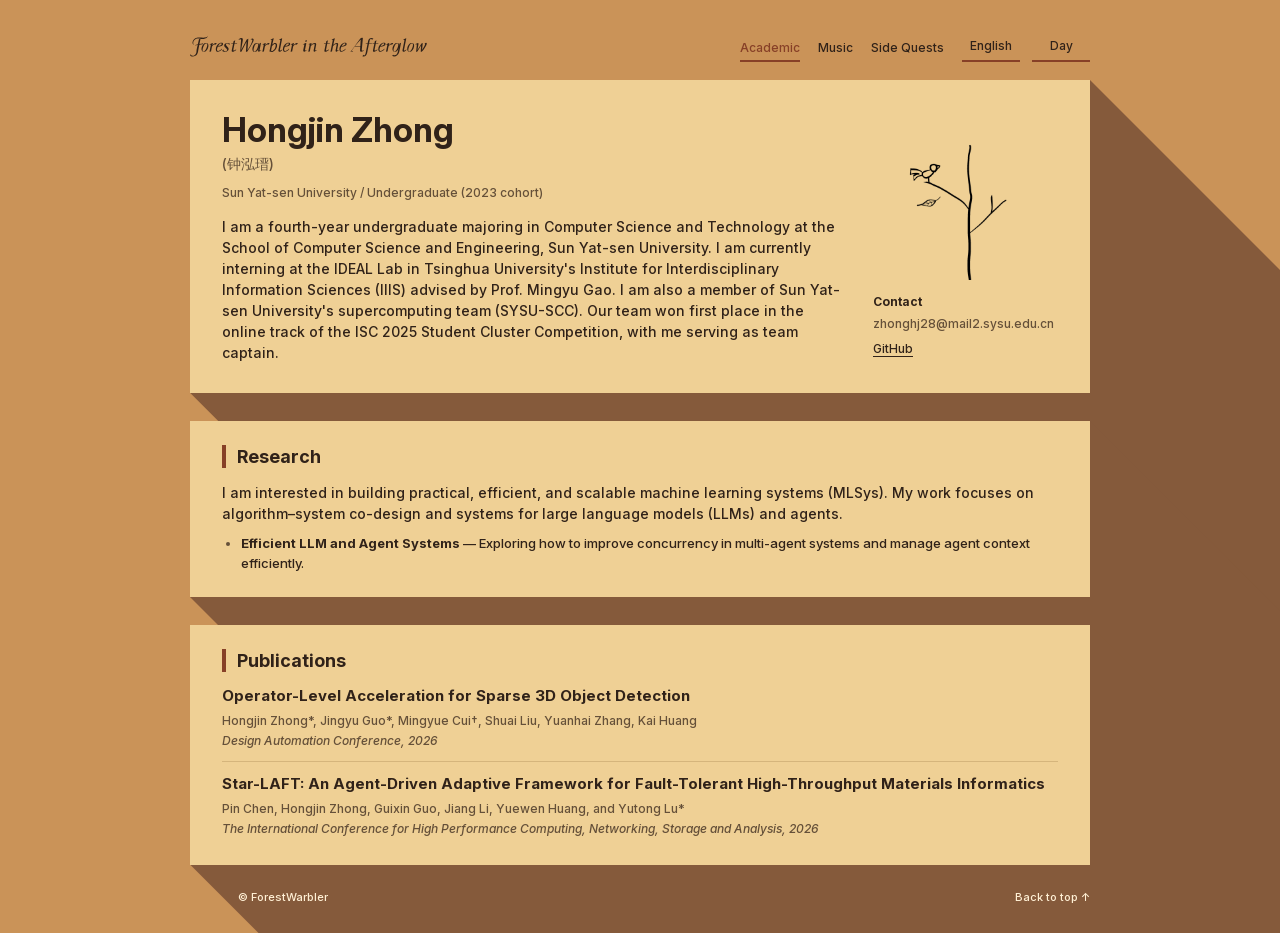
==== commit 7cfea355: "feat: devide the page into three parts: academic, music, side quest" ====
--- a/index.html
+++ b/index.html
@@ -25,7 +25,7 @@
     <script src="./assets/main.js" defer></script>
     <noscript><style>#loading { display: none; }</style></noscript>
   </head>
-  <body>
+  <body data-page="academic">
     <div id="loading" class="loading" role="status">Loading… / 正在加载</div>
     <div id="load-error" class="loading" role="alert" hidden>
       <p>Could not load the content. Please refresh to try again.</p>
@@ -39,105 +39,16 @@
       <a id="skip-link" class="skip-link" href="#main"></a>
       <div class="container">
         <header class="site-header">
-          <a id="brand" class="brand" href="./" aria-label="ForestWarbler in the Afterglow">
-            <svg class="wordmark" xmlns="http://www.w3.org/2000/svg" viewBox="2.6 0 1200 110" aria-hidden="true" focusable="false">
-              <!-- Original broad-pen italic outlines; one shared baseline and slant, no font dependency. -->
-              <defs>
-                <g id="letter-F">
-                  <path d="M8 39C-2 35-3 19 7 9C17-1 35 7 48 4C53 3 57 1 59-4C58 4 52 10 43 11C29 12 19 6 11 11C1 16 1 32 8 39Z"/>
-                  <path d="M24 12L30 10L30 55C30 70 33 84 23 91C15 97 4 95 0 87L1 84C5 91 13 94 20 87C28 78 22 68 23 55Z"/>
-                  <path d="M14 40C22 34 37 36 45 31L44 36C35 38 24 37 14 42Z"/>
-                </g>
-                <g id="letter-o">
-                  <path d="M16 30C7 30 2 40 2 53C2 64 6 72 15 72C24 72 29 61 29 48C29 37 25 30 16 30Z M17 32C24 32 24 42 23 52C22 63 18 70 14 70C7 70 7 60 8 50C9 39 12 32 17 32Z"/>
-                </g>
-                <g id="letter-r">
-                  <path d="M1 38L1 36L11 30L13 32L12 42C17 32 23 27 29 32L25 39C19 34 16 38 12 47L12 70L6 72L6 40Q6 35 1 38Z"/>
-                </g>
-                <g id="letter-e">
-                  <path d="M26 58C22 65 17 69 12 68C6 67 6 57 8 48C19 47 29 43 28 36C27 26 12 28 6 37C0 45 0 60 5 68C11 77 23 71 28 59Z M9 45C12 33 19 28 22 34C25 40 16 44 9 45Z"/>
-                </g>
-                <g id="letter-s">
-                  <path d="M26 34L23 41C23 34 18 31 13 33C7 35 11 42 18 48C27 55 28 65 19 70C11 75 3 71 0 67L3 60C5 68 11 71 17 68C24 64 17 57 10 51C-1 42 3 31 14 30C19 29 23 31 26 34Z"/>
-                </g>
-                <g id="letter-t">
-                  <path d="M10 22L16 17L16 31L27 31L26 34L16 34L16 61C16 70 22 65 27 61L28 63C21 72 10 77 10 65L10 34L2 34L3 31L10 31Z"/>
-                </g>
-                <g id="letter-W">
-                  <path d="M0 13C6 6 14 5 17 10C20 17 18 39 20 64L34 13L40 10L46 65C51 50 58 32 58 20C58 13 55 12 51 14L50 12C58 6 65 10 63 22C60 38 52 57 46 72L41 72L35 24L22 72L17 72L11 16Q10 9 1 15Z"/>
-                </g>
-                <g id="letter-a">
-                  <path d="M16 30C7 30 2 40 2 53C2 64 6 72 15 72C24 72 29 61 29 48C29 37 25 30 16 30Z M17 32C24 32 24 42 23 52C22 63 18 70 14 70C7 70 7 60 8 50C9 39 12 32 17 32Z"/>
-                  <path d="M27 32L33 29L33 62Q33 69 39 63L40 65Q33 74 29 71Q27 69 27 63Z"/>
-                </g>
-                <g id="letter-b">
-                  <path d="M2 15L2 13L13 7L14 9L13 38C20 25 34 29 34 45C34 62 24 75 13 72L7 70L7 19Q7 12 2 15Z M13 44L13 65C13 74 27 66 28 50C30 32 22 29 13 44Z"/>
-                </g>
-                <g id="letter-l">
-                  <path d="M2 15L2 13L13 7L14 9L14 62Q14 70 20 63L23 61L24 63Q16 75 11 71Q8 69 8 63L8 19Q8 12 2 15Z"/>
-                </g>
-                <g id="letter-i">
-                  <path d="M1 38L1 36L11 30L14 31L14 61Q14 69 20 63L22 64Q15 75 10 71Q7 69 7 64L7 40Q7 34 1 38Z"/>
-                  <path d="M11 16L15 20L11 25L7 21Z"/>
-                </g>
-                <g id="letter-n">
-                  <path d="M2 37L2 35L11 30L13 32L12 40C18 28 33 25 33 39L33 62Q33 68 38 63L40 65Q32 74 29 70Q27 68 27 63L27 40C27 31 18 34 12 46L12 70L6 72L6 40Q6 34 2 37Z"/>
-                </g>
-                <g id="letter-h">
-                  <path d="M2 15L2 13L13 7L14 9L13 39C19 28 33 25 33 39L33 62Q33 68 38 63L40 65Q32 74 29 70Q27 68 27 63L27 40C27 31 19 34 13 46L13 70L7 72L7 19Q7 12 2 15Z"/>
-                </g>
-                <g id="letter-A">
-                  <path d="M-4 70L0 68L26 12C29 6 35 4 38 7L43 62Q44 70 51 65L52 67Q43 75 39 71Q37 69 36 63L34 47L11 47L3 65Q1 70 8 68L8 70Z M12 44L34 44L30 13Z"/>
-                </g>
-                <g id="letter-f">
-                  <path d="M3 34L4 31L11 31L11 21C11 7 21 3 31 9L27 15C23 9 17 9 17 20L17 31L29 31L28 34L17 34L17 77C17 90 10 98 0 93L3 86C8 94 11 88 11 78L11 34Z"/>
-                </g>
-                <g id="letter-g">
-                  <path d="M16 30C7 30 2 40 2 53C2 64 6 72 15 72C24 72 29 61 29 48C29 37 25 30 16 30Z M17 32C24 32 24 42 23 52C22 63 18 70 14 70C7 70 7 60 8 50C9 39 12 32 17 32Z"/>
-                  <path d="M27 32L33 29L33 73C33 91 16 100 7 91L10 86C18 94 27 85 27 73L27 59Z"/>
-                </g>
-                <g id="letter-w">
-                  <path d="M1 37L1 35L10 30L13 32L14 64L25 32L30 30L33 64C39 49 43 34 39 34L38 32C45 26 49 31 47 38C44 50 38 65 33 72L29 72L25 42L15 71L10 73L7 40Q7 34 1 37Z"/>
-                </g>
-              </defs>
-              <g fill="currentColor" fill-rule="evenodd" transform="matrix(1.15 0 -.2 1 20 8)">
-                  <use href="#letter-F" x="0"/>
-                  <use href="#letter-o" x="40"/>
-                  <use href="#letter-r" x="72"/>
-                  <use href="#letter-e" x="100"/>
-                  <use href="#letter-s" x="130"/>
-                  <use href="#letter-t" x="159"/>
-                  <use href="#letter-W" x="188"/>
-                  <use href="#letter-a" x="251"/>
-                  <use href="#letter-r" x="291"/>
-                  <use href="#letter-b" x="319"/>
-                  <use href="#letter-l" x="354"/>
-                  <use href="#letter-e" x="378"/>
-                  <use href="#letter-r" x="408"/>
-                  <use href="#letter-i" x="458"/>
-                  <use href="#letter-n" x="481"/>
-                  <use href="#letter-t" x="543"/>
-                  <use href="#letter-h" x="572"/>
-                  <use href="#letter-e" x="612"/>
-                  <use href="#letter-A" x="664"/>
-                  <use href="#letter-f" x="715"/>
-                  <use href="#letter-t" x="744"/>
-                  <use href="#letter-e" x="773"/>
-                  <use href="#letter-r" x="803"/>
-                <g class="brand-glow">
-                    <use href="#letter-g" x="831"/>
-                    <use href="#letter-l" x="868"/>
-                    <use href="#letter-o" x="892"/>
-                    <use href="#letter-w" x="924"/>
-                </g>
-              </g>
+          <a id="brand" class="brand" href="./index.html" aria-label="ForestWarbler in the Afterglow">
+            <svg class="wordmark" viewBox="2.6 0 1200 110" aria-hidden="true" focusable="false">
+              <use href="./assets/wordmark.svg#wordmark"/>
+              <use class="brand-glow" href="./assets/wordmark.svg#wordmark-glow"/>
             </svg>
           </a>
-          <nav id="navigation">
-            <a id="nav-profile" href="#profile"></a>
-            <a id="nav-research" href="#research"></a>
-            <a id="nav-publications" href="#publications"></a>
-            <a id="nav-miscellaneous" href="#miscellaneous"></a>
+          <nav id="navigation" aria-label="Main navigation">
+            <a data-page-link="academic" href="./index.html">Academic</a>
+            <a data-page-link="music" href="./music.html">Music</a>
+            <a data-page-link="fun" href="./fun.html">Side Quests</a>
           </nav>
           <div class="header-controls">
             <button id="language-toggle" class="header-button language-toggle" type="button"></button>
@@ -174,11 +85,6 @@
             <ol id="publication-list" class="publication-list" role="list"></ol>
           </section>
 
-          <section id="miscellaneous" class="section" aria-labelledby="miscellaneous-title">
-            <h2 id="miscellaneous-title" class="section-heading"></h2>
-            <div id="miscellaneous-paragraphs" class="prose"></div>
-            <ul id="miscellaneous-links" class="inline-links" role="list"></ul>
-          </section>
         </main>
         <footer class="site-footer">
           <p id="footer"></p>
--- a/assets/styles.css
+++ b/assets/styles.css
@@ -53,7 +53,7 @@
 * { box-sizing: border-box; }
 html { scroll-behavior: smooth; scroll-padding-top: 18px; }
 body { min-width: 280px; margin: 0; background: var(--background); color: var(--text); font-size: 14px; font-weight: 500; line-height: 1.5; }
-#page { overflow: clip; padding-block: 24px 28px; }
+#page { min-height: 100vh; overflow: clip; padding-block: 24px 28px; }
 [hidden] { display: none !important; }
 ::selection { color: var(--selection-text); background: var(--accent); }
 a { color: inherit; text-decoration: none; text-underline-offset: 3px; overflow-wrap: anywhere; }
@@ -73,6 +73,7 @@
 :root[data-theme="night"] .brand-glow { color: #fff2b4; filter: drop-shadow(0 0 2px #ffda76) drop-shadow(0 0 7px #f3b745); }
 nav { display: flex; flex-wrap: wrap; justify-content: flex-end; gap: 2px 18px; }
 nav a { display: inline-flex; align-items: center; min-height: 30px; padding-block: 4px; font-size: 12px; line-height: 1.25; }
+nav a[aria-current="page"] { color: var(--outside-accent); box-shadow: inset 0 -2px currentColor; }
 .header-controls { justify-self: end; display: flex; align-items: center; gap: 12px; }
 .header-button { min-width: 58px; min-height: 30px; padding: 5px 8px; border: 0; border-bottom: 2px solid var(--outside-accent); border-radius: 0; background: transparent; color: inherit; font-size: 12px; line-height: 1.3; cursor: pointer; }
 .header-button:hover { background: var(--outside-accent); color: var(--button-hover-text); }
@@ -124,6 +125,10 @@
 .contact-links a { display: inline-block; padding-block: 4px; text-decoration: underline; }
 
 .section { margin-top: 28px; padding: 24px 32px; }
+.page-intro { margin-top: 0; padding-block: 30px; }
+.fun-space { min-height: 320px; }
+.album-title { margin-bottom: 12px; font-size: clamp(32px, 5vw, 48px); font-weight: 500; line-height: 1.1; letter-spacing: -.03em; }
+.album-status { margin-bottom: 0; color: var(--muted); }
 .section-heading { margin-bottom: 14px; padding-left: 11px; border-left: 4px solid var(--accent); font-size: 18px; font-weight: 700; line-height: 1.3; }
 .research-interests { margin-block: 10px 0; padding-left: 19px; font-size: 13px; }
 .research-interests li + li { margin-top: 5px; }
@@ -163,7 +168,7 @@
   .container { width: calc(100% - 24px); }
   #page { padding-top: 9px; }
   .site-header { padding: 4px 0 16px; gap: 12px 10px; }
-  nav { display: grid; grid-template-columns: repeat(2, max-content); gap: 2px 16px; }
+  nav { gap: 2px 12px; }
   nav a { font-size: 11px; }
   .header-controls { gap: 6px; }
   .header-button { min-height: 30px; min-width: 44px; padding-inline: 6px; font-size: 11px; }
@@ -182,6 +187,7 @@
   .contact-links { display: flex; flex-wrap: wrap; gap: 4px 16px; }
   .contact-links li + li { margin-top: 0; }
   .section { margin-top: 20px; padding: 22px 21px; }
+  .page-intro { margin-top: 0; }
   .publication-authors, .publication-venue { font-size: 13px; }
   .site-footer { flex-wrap: wrap; }
 }
